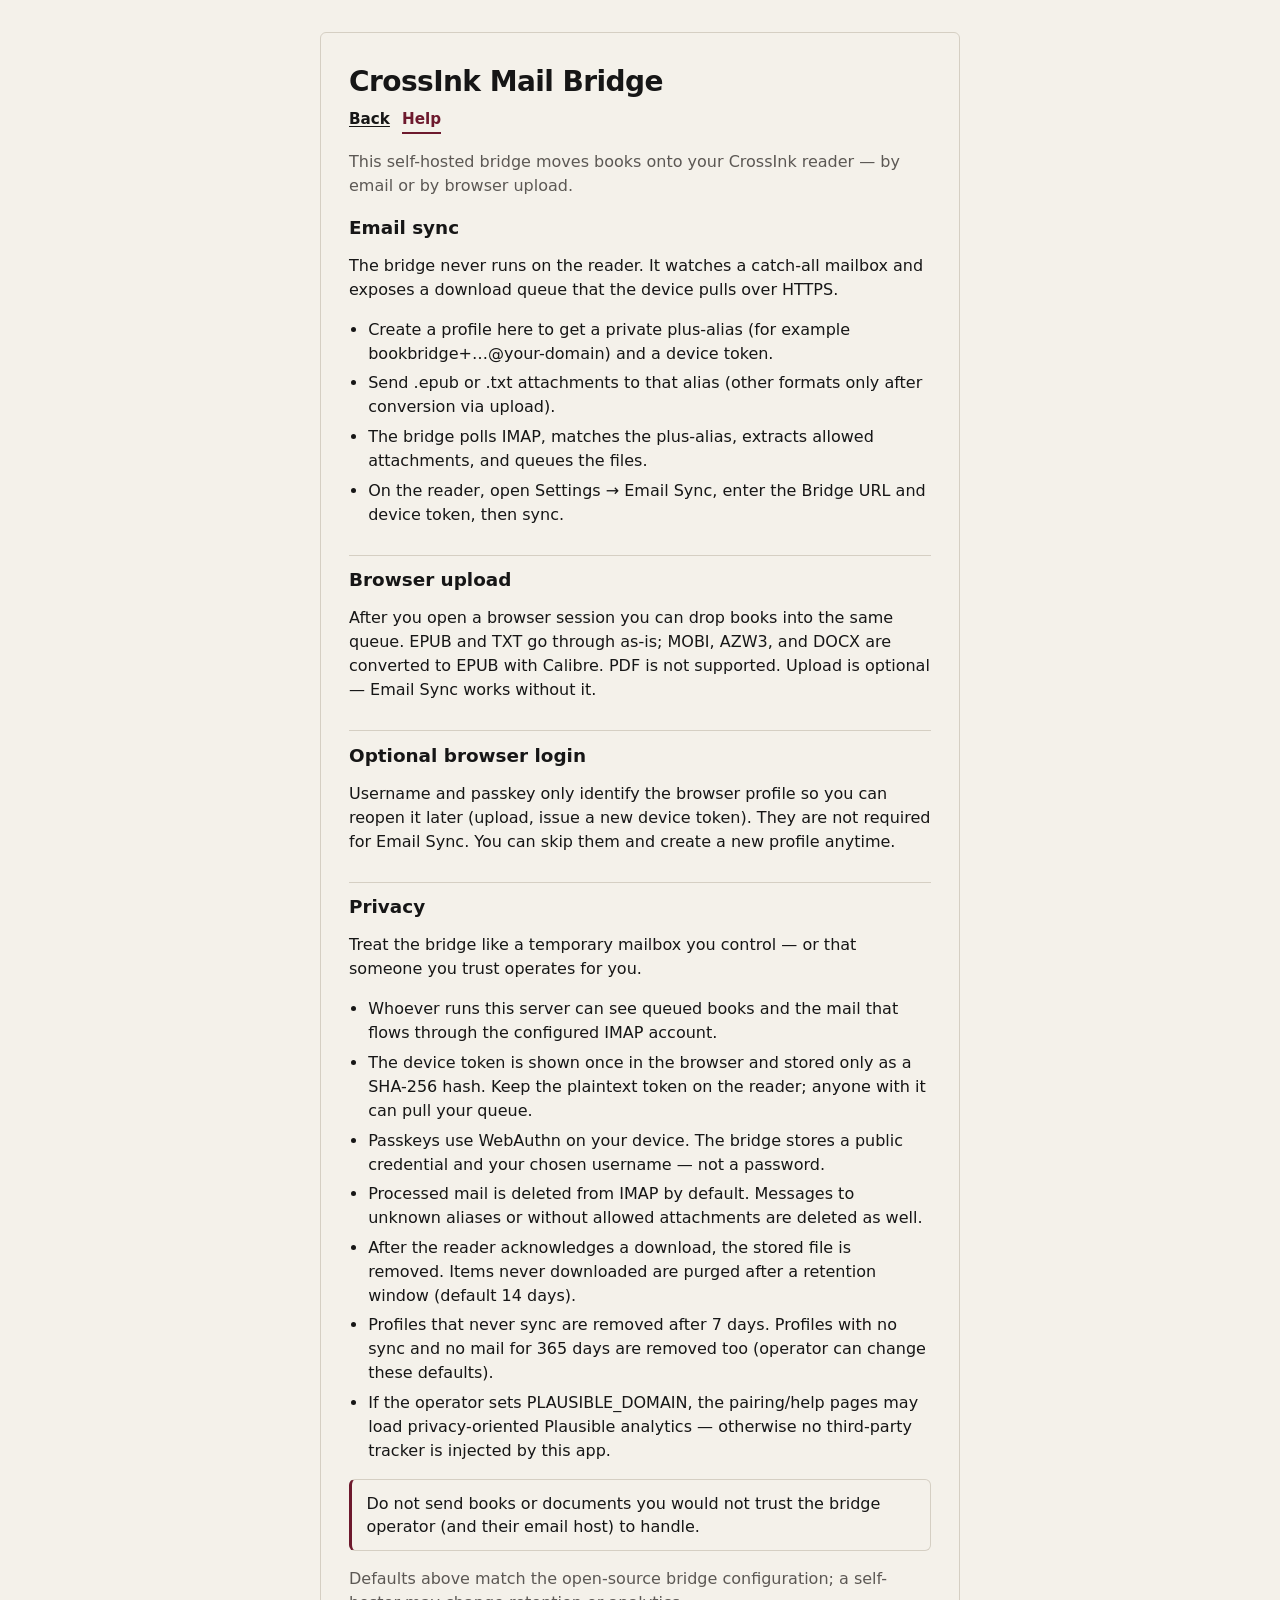
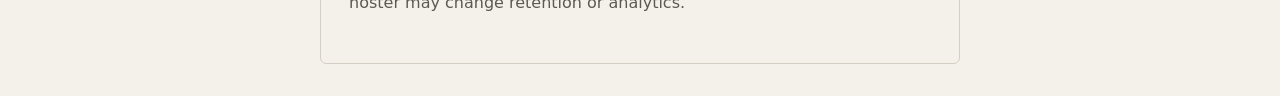
==== services/mail-bridge/app/static/help.html @ 19b1ab50 "feat(mail-bridge): e-ink web UI, clearer auth copy, and Help page Flatten the pairing UI to a paper/" ====
<!DOCTYPE html>
<html lang="en">
<head>
  <meta charset="utf-8" />
  <meta name="viewport" content="width=device-width, initial-scale=1" />
  <title>Help · CrossInk Mail Bridge</title>
  <link rel="icon" href="/static/favicon.svg" type="image/svg+xml" />
  <!-- PLAUSIBLE -->
  <style>
    :root {
      --bg: #f4f1ea;
      --ink: #161616;
      --muted: #5c5854;
      --mark: #6d192d;
      --border: #d5cfc3;
    }
    * { box-sizing: border-box; }
    body {
      margin: 0;
      min-height: 100vh;
      font-family: Inter, ui-sans-serif, system-ui, -apple-system, BlinkMacSystemFont, "Segoe UI", sans-serif;
      color: var(--ink);
      background: var(--bg);
      display: flex;
      align-items: flex-start;
      justify-content: center;
      padding: 2rem 1rem;
    }
    main {
      width: min(40rem, 100%);
      background: var(--bg);
      border: 1px solid var(--border);
      border-radius: 6px;
      padding: 2rem 1.75rem;
    }
    h1 {
      margin: 0 0 0.35rem;
      font-size: 1.75rem;
      letter-spacing: -0.02em;
    }
    h1 a.brand-link {
      color: inherit;
      text-decoration: none;
    }
    h1 a.brand-link:hover,
    h1 a.brand-link:focus-visible {
      text-decoration: underline;
      text-underline-offset: 0.12em;
    }
    h2 {
      margin: 1.75rem 0 0.55rem;
      padding-top: 0.85rem;
      border-top: 1px solid var(--border);
      font-size: 1.15rem;
    }
    h2:first-of-type {
      margin-top: 1.25rem;
      padding-top: 0;
      border-top: 0;
    }
    .lede {
      margin: 0 0 1rem;
      color: var(--muted);
      line-height: 1.45;
    }
    p, li {
      line-height: 1.5;
      color: var(--ink);
    }
    ul {
      margin: 0.4rem 0 0.8rem;
      padding-left: 1.2rem;
    }
    li { margin: 0.35rem 0; }
    .nav {
      display: flex;
      gap: 0.75rem;
      flex-wrap: wrap;
      margin-bottom: 1rem;
    }
    .nav a.linkish,
    .nav button.linkish {
      appearance: none;
      background: transparent;
      color: var(--ink);
      border: none;
      width: auto;
      padding: 0.4rem 0;
      font: inherit;
      font-size: 0.95rem;
      font-weight: 650;
      text-decoration: underline;
      text-underline-offset: 0.16em;
      cursor: pointer;
    }
    .nav a.linkish.active {
      color: var(--mark);
      font-weight: 800;
      text-decoration: none;
      border-bottom: 2px solid var(--mark);
      border-radius: 0;
      padding-bottom: 0.15rem;
    }
    .callout {
      margin: 1rem 0 0;
      padding: 0.75rem 0.9rem;
      border: 1px solid var(--border);
      border-left: 3px solid var(--mark);
      border-radius: 6px;
      line-height: 1.45;
    }
    .muted { color: var(--muted); }
  </style>
</head>
<body>
  <main>
    <h1><a class="brand-link" href="https://crossink.dev">CrossInk</a> <span data-i18n="titleSuffix">Mail Bridge</span></h1>
    <div class="nav">
      <a class="linkish" href="/" data-i18n="navBack">Back</a>
      <a class="linkish active" href="/help" data-i18n="navHelp">Help</a>
    </div>
    <p class="lede" data-i18n="lede"></p>

    <h2 data-i18n="emailTitle"></h2>
    <p data-i18n="emailBody"></p>
    <ul>
      <li data-i18n="emailStep1"></li>
      <li data-i18n="emailStep2"></li>
      <li data-i18n="emailStep3"></li>
      <li data-i18n="emailStep4"></li>
    </ul>

    <h2 data-i18n="uploadTitle"></h2>
    <p data-i18n="uploadBody"></p>

    <h2 data-i18n="loginTitle"></h2>
    <p data-i18n="loginBody"></p>

    <h2 data-i18n="privacyTitle"></h2>
    <p data-i18n="privacyIntro"></p>
    <ul>
      <li data-i18n="privacyHost"></li>
      <li data-i18n="privacyToken"></li>
      <li data-i18n="privacyPasskey"></li>
      <li data-i18n="privacyMail"></li>
      <li data-i18n="privacyQueue"></li>
      <li data-i18n="privacyAccounts"></li>
      <li data-i18n="privacyAnalytics"></li>
    </ul>
    <p class="callout" data-i18n="privacyAdvice"></p>
    <p class="muted" data-i18n="privacyNote"></p>
  </main>
  <script>
    const STRINGS = {
      en: {
        title: "Help · CrossInk Mail Bridge",
        titleSuffix: "Mail Bridge",
        navBack: "Back",
        navHelp: "Help",
        lede: "This self-hosted bridge moves books onto your CrossInk reader — by email or by browser upload.",
        emailTitle: "Email sync",
        emailBody: "The bridge never runs on the reader. It watches a catch-all mailbox and exposes a download queue that the device pulls over HTTPS.",
        emailStep1: "Create a profile here to get a private plus-alias (for example bookbridge+…@your-domain) and a device token.",
        emailStep2: "Send .epub or .txt attachments to that alias (other formats only after conversion via upload).",
        emailStep3: "The bridge polls IMAP, matches the plus-alias, extracts allowed attachments, and queues the files.",
        emailStep4: "On the reader, open Settings → Email Sync, enter the Bridge URL and device token, then sync.",
        uploadTitle: "Browser upload",
        uploadBody: "After you open a browser session you can drop books into the same queue. EPUB and TXT go through as-is; MOBI, AZW3, and DOCX are converted to EPUB with Calibre. PDF is not supported. Upload is optional — Email Sync works without it.",
        loginTitle: "Optional browser login",
        loginBody: "Username and passkey only identify the browser profile so you can reopen it later (upload, issue a new device token). They are not required for Email Sync. You can skip them and create a new profile anytime.",
        privacyTitle: "Privacy",
        privacyIntro: "Treat the bridge like a temporary mailbox you control — or that someone you trust operates for you.",
        privacyHost: "Whoever runs this server can see queued books and the mail that flows through the configured IMAP account.",
        privacyToken: "The device token is shown once in the browser and stored only as a SHA-256 hash. Keep the plaintext token on the reader; anyone with it can pull your queue.",
        privacyPasskey: "Passkeys use WebAuthn on your device. The bridge stores a public credential and your chosen username — not a password.",
        privacyMail: "Processed mail is deleted from IMAP by default. Messages to unknown aliases or without allowed attachments are deleted as well.",
        privacyQueue: "After the reader acknowledges a download, the stored file is removed. Items never downloaded are purged after a retention window (default 14 days).",
        privacyAccounts: "Profiles that never sync are removed after 7 days. Profiles with no sync and no mail for 365 days are removed too (operator can change these defaults).",
        privacyAnalytics: "If the operator sets PLAUSIBLE_DOMAIN, the pairing/help pages may load privacy-oriented Plausible analytics — otherwise no third-party tracker is injected by this app.",
        privacyAdvice: "Do not send books or documents you would not trust the bridge operator (and their email host) to handle.",
        privacyNote: "Defaults above match the open-source bridge configuration; a self-hoster may change retention or analytics.",
      },
      de: {
        title: "Hilfe · CrossInk Mail Bridge",
        titleSuffix: "Mail Bridge",
        navBack: "Zurück",
        navHelp: "Hilfe",
        lede: "Diese selbst gehostete Bridge bringt Bücher auf deinen CrossInk-Reader — per E-Mail oder per Browser-Upload.",
        emailTitle: "E-Mail-Sync",
        emailBody: "Die Bridge läuft nicht auf dem Reader. Sie überwacht ein Catch-all-Postfach und stellt eine Download-Warteschlange bereit, die das Gerät per HTTPS abruft.",
        emailStep1: "Hier ein Profil anlegen: privater Plus-Alias (z. B. bookbridge+…@deine-domain) und Gerätetoken.",
        emailStep2: "Sende .epub- oder .txt-Anhänge an diesen Alias (andere Formate nur nach Konvertierung über den Upload).",
        emailStep3: "Die Bridge pollt IMAP, erkennt den Plus-Alias, extrahiert erlaubte Anhänge und stellt die Dateien in die Warteschlange.",
        emailStep4: "Am Reader: Einstellungen → E-Mail-Sync → Bridge-URL und Gerätetoken eintragen, dann synchronisieren.",
        uploadTitle: "Browser-Upload",
        uploadBody: "Mit einer Browser-Session kannst du Bücher in dieselbe Warteschlange legen. EPUB und TXT gehen unverändert durch; MOBI, AZW3 und DOCX werden mit Calibre zu EPUB konvertiert. PDF wird nicht unterstützt. Upload ist optional — E-Mail-Sync funktioniert ohne.",
        loginTitle: "Optionale Browser-Anmeldung",
        loginBody: "Benutzername und Passkey dienen nur dazu, dass du dieses Browser-Profil später wieder öffnen kannst (Upload, neues Gerätetoken). Für E-Mail-Sync sind sie nicht nötig. Du kannst sie überspringen und jederzeit ein neues Profil anlegen.",
        privacyTitle: "Privatsphäre",
        privacyIntro: "Behandle die Bridge wie ein temporäres Postfach, das du selbst betreibst — oder jemand Vertrauenswürdiges für dich.",
        privacyHost: "Wer diesen Server betreibt, kann die Warteschlange und die Mails im konfigurierten IMAP-Konto einsehen.",
        privacyToken: "Das Gerätetoken wird im Browser einmal angezeigt und nur als SHA-256-Hash gespeichert. Bewahre das Klartext-Token am Reader; wer es hat, kann deine Warteschlange abrufen.",
        privacyPasskey: "Passkeys nutzen WebAuthn auf deinem Gerät. Die Bridge speichert eine öffentliche Credential und deinen Benutzernamen — kein Passwort.",
        privacyMail: "Verarbeitete Mails werden standardmäßig aus dem IMAP gelöscht. Mails an unbekannte Aliase oder ohne erlaubte Anhänge ebenfalls.",
        privacyQueue: "Nach Bestätigung durch den Reader wird die gespeicherte Datei gelöscht. Nie abgerufene Einträge werden nach einer Aufbewahrungsfrist entfernt (Standard 14 Tage).",
        privacyAccounts: "Profile ohne jemals Sync werden nach 7 Tagen gelöscht. Profile ohne Sync und ohne Mail seit 365 Tagen ebenfalls (Betreiber kann die Werte ändern).",
        privacyAnalytics: "Wenn der Betreiber PLAUSIBLE_DOMAIN setzt, können Pairing-/Hilfe-Seiten Plausible laden — sonst injiziert diese App keinen Third-Party-Tracker.",
        privacyAdvice: "Sende keine Bücher oder Dokumente, die du dem Bridge-Betreiber (und dem E-Mail-Host) nicht anvertrauen würdest.",
        privacyNote: "Die genannten Defaults entsprechen der Open-Source-Konfiguration; Self-Hoster können Retention oder Analytics ändern.",
      },
    };

    function detectLocale() {
      const candidates = [
        ...(navigator.languages || []),
        navigator.language,
        navigator.userLanguage,
      ].filter(Boolean);
      for (const raw of candidates) {
        const lang = String(raw).toLowerCase().split("-")[0];
        if (lang === "de") return "de";
        if (lang === "en") return "en";
      }
      return "en";
    }

    const locale = detectLocale();
    const t = STRINGS[locale] || STRINGS.en;
    document.documentElement.lang = locale;

    document.querySelectorAll("[data-i18n]").forEach((el) => {
      const key = el.getAttribute("data-i18n");
      if (t[key] != null) el.textContent = t[key];
    });
    document.title = t.title;
  </script>
</body>
</html>
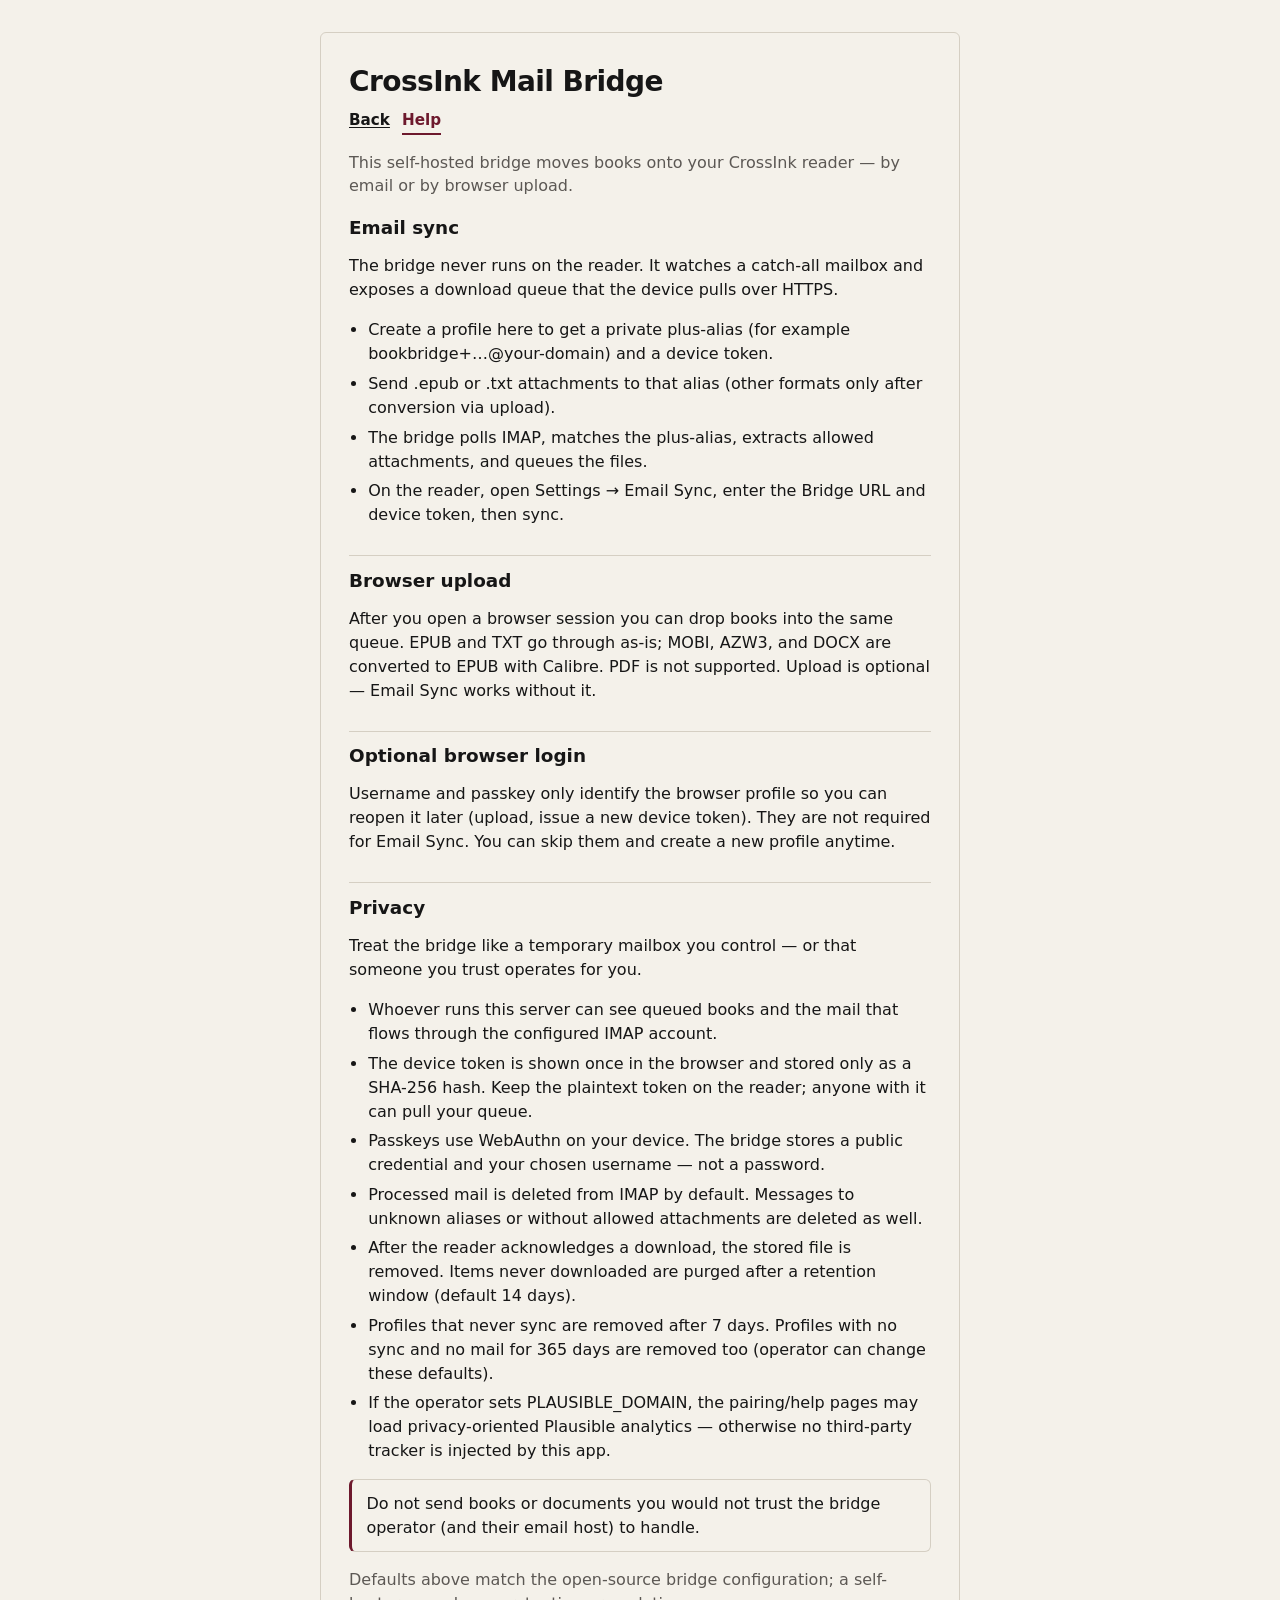
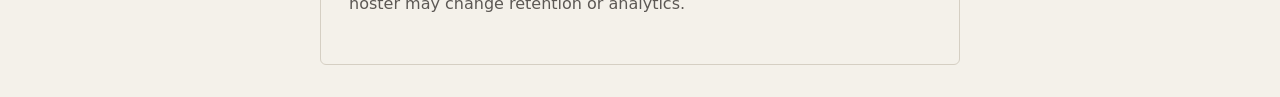
==== commit a810ff07: "feat(mail-bridge): installable PWA and Plausible custom events Make the pairing UI installable (mani" ====
--- a/services/mail-bridge/app/static/help.html
+++ b/services/mail-bridge/app/static/help.html
@@ -3,8 +3,14 @@
 <head>
   <meta charset="utf-8" />
   <meta name="viewport" content="width=device-width, initial-scale=1" />
+  <meta name="theme-color" content="#2c5f4a" />
+  <meta name="apple-mobile-web-app-capable" content="yes" />
+  <meta name="apple-mobile-web-app-status-bar-style" content="default" />
+  <meta name="apple-mobile-web-app-title" content="Mail Bridge" />
   <title>Help · CrossInk Mail Bridge</title>
   <link rel="icon" href="/static/favicon.svg" type="image/svg+xml" />
+  <link rel="apple-touch-icon" href="/static/icons/apple-touch-icon.png" />
+  <link rel="manifest" href="/manifest.json" />
   <!-- PLAUSIBLE -->
   <style>
     :root {
@@ -15,8 +21,17 @@
       --border: #d5cfc3;
     }
     * { box-sizing: border-box; }
+    html {
+      width: 100%;
+      max-width: 100%;
+      overflow-x: hidden;
+      -webkit-text-size-adjust: 100%;
+      text-size-adjust: 100%;
+    }
     body {
       margin: 0;
+      width: 100%;
+      max-width: 100%;
       min-height: 100vh;
       font-family: Inter, ui-sans-serif, system-ui, -apple-system, BlinkMacSystemFont, "Segoe UI", sans-serif;
       color: var(--ink);
@@ -24,19 +39,24 @@
       display: flex;
       align-items: flex-start;
       justify-content: center;
-      padding: 2rem 1rem;
+      padding: 1.25rem 0.85rem;
+      overflow-x: hidden;
     }
     main {
-      width: min(40rem, 100%);
+      width: 100%;
+      max-width: 40rem;
+      min-width: 0;
       background: var(--bg);
       border: 1px solid var(--border);
       border-radius: 6px;
-      padding: 2rem 1.75rem;
+      padding: 1.5rem 1.1rem;
     }
     h1 {
       margin: 0 0 0.35rem;
-      font-size: 1.75rem;
+      font-size: clamp(1.35rem, 4.5vw, 1.75rem);
       letter-spacing: -0.02em;
+      line-height: 1.2;
+      overflow-wrap: anywhere;
     }
     h1 a.brand-link {
       color: inherit;
@@ -108,8 +128,14 @@
       border-left: 3px solid var(--mark);
       border-radius: 6px;
       line-height: 1.45;
+      overflow-wrap: anywhere;
     }
     .muted { color: var(--muted); }
+    p, li, .lede { overflow-wrap: anywhere; }
+    @media (min-width: 480px) {
+      body { padding: 2rem 1rem; }
+      main { padding: 2rem 1.75rem; }
+    }
   </style>
 </head>
 <body>
@@ -233,6 +259,13 @@
       if (t[key] != null) el.textContent = t[key];
     });
     document.title = t.title;
+
+    if (window.isSecureContext && "serviceWorker" in navigator) {
+      navigator.serviceWorker
+        .register("/sw.js?v=3", { updateViaCache: "none", scope: "/" })
+        .then((reg) => reg.update())
+        .catch(() => {});
+    }
   </script>
 </body>
 </html>
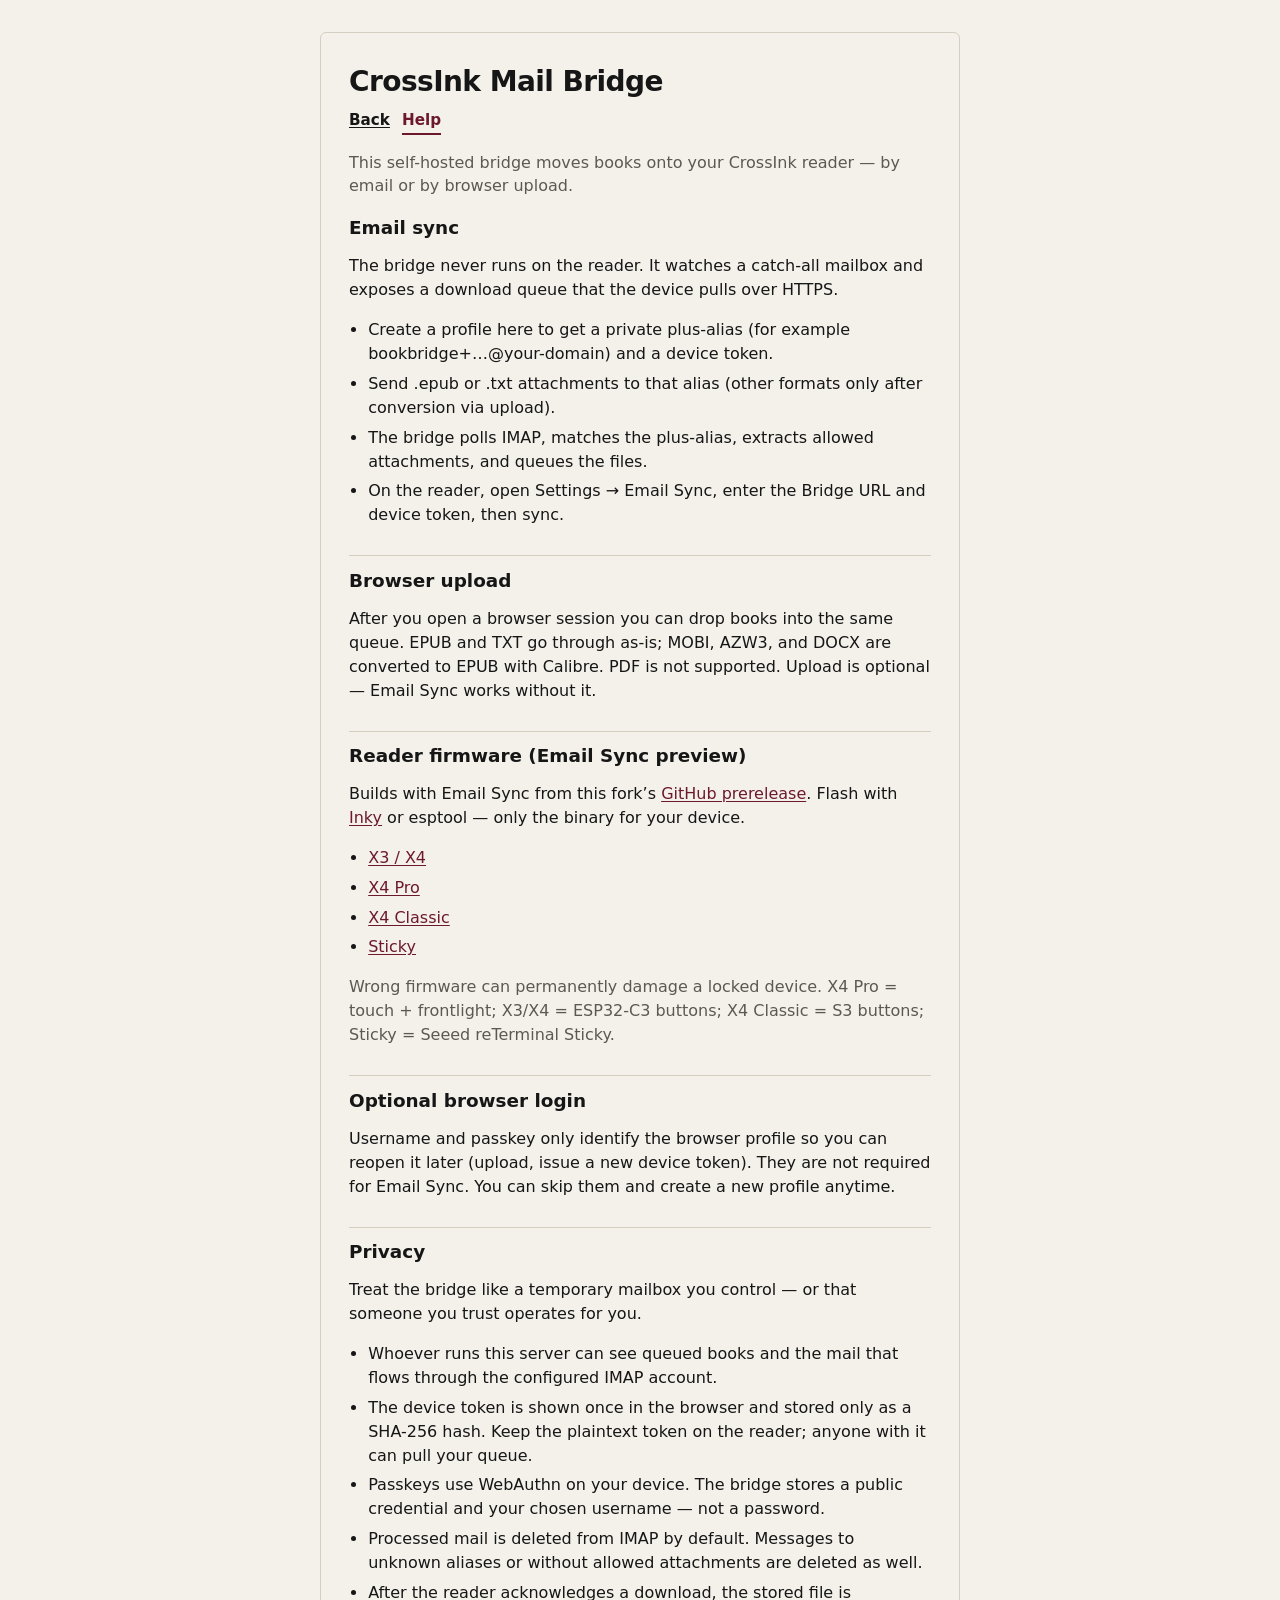
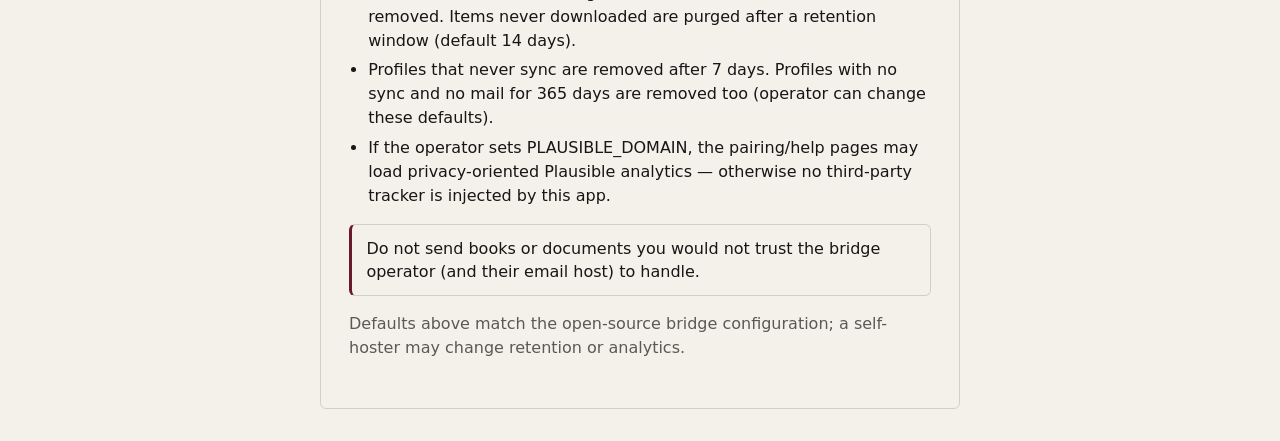
==== commit 2c8ba960: "docs(mail-bridge): link Email Sync firmware prerelease on Help Point Help at the email-sync-preview " ====
--- a/services/mail-bridge/app/static/help.html
+++ b/services/mail-bridge/app/static/help.html
@@ -78,6 +78,10 @@
       padding-top: 0;
       border-top: 0;
     }
+    main a {
+      color: var(--mark);
+      text-underline-offset: 0.12em;
+    }
     .lede {
       margin: 0 0 1rem;
       color: var(--muted);
@@ -158,6 +162,16 @@
 
     <h2 data-i18n="uploadTitle"></h2>
     <p data-i18n="uploadBody"></p>
+
+    <h2 data-i18n="firmwareTitle"></h2>
+    <p data-i18n-html="firmwareBody"></p>
+    <ul>
+      <li><a id="fwX3X4" href="https://github.com/elpatron68/CrossInk/releases/download/email-sync-preview/firmware-x3-x4-email-sync-preview.bin">X3 / X4</a></li>
+      <li><a id="fwX4Pro" href="https://github.com/elpatron68/CrossInk/releases/download/email-sync-preview/firmware-x4-pro-email-sync-preview.bin">X4 Pro</a></li>
+      <li><a id="fwX4Classic" href="https://github.com/elpatron68/CrossInk/releases/download/email-sync-preview/firmware-x4-classic-email-sync-preview.bin">X4 Classic</a></li>
+      <li><a id="fwSticky" href="https://github.com/elpatron68/CrossInk/releases/download/email-sync-preview/firmware-sticky-email-sync-preview.bin">Sticky</a></li>
+    </ul>
+    <p class="muted" data-i18n-html="firmwareCaution"></p>
 
     <h2 data-i18n="loginTitle"></h2>
     <p data-i18n="loginBody"></p>
@@ -192,6 +206,9 @@
         emailStep4: "On the reader, open Settings → Email Sync, enter the Bridge URL and device token, then sync.",
         uploadTitle: "Browser upload",
         uploadBody: "After you open a browser session you can drop books into the same queue. EPUB and TXT go through as-is; MOBI, AZW3, and DOCX are converted to EPUB with Calibre. PDF is not supported. Upload is optional — Email Sync works without it.",
+        firmwareTitle: "Reader firmware (Email Sync preview)",
+        firmwareBody: "Builds with Email Sync from this fork’s <a href=\"https://github.com/elpatron68/CrossInk/releases/tag/email-sync-preview\">GitHub prerelease</a>. Flash with <a href=\"https://inky.crossink.dev/#flash-tools\">Inky</a> or esptool — only the binary for your device.",
+        firmwareCaution: "Wrong firmware can permanently damage a locked device. X4 Pro = touch + frontlight; X3/X4 = ESP32-C3 buttons; X4 Classic = S3 buttons; Sticky = Seeed reTerminal Sticky.",
         loginTitle: "Optional browser login",
         loginBody: "Username and passkey only identify the browser profile so you can reopen it later (upload, issue a new device token). They are not required for Email Sync. You can skip them and create a new profile anytime.",
         privacyTitle: "Privacy",
@@ -220,6 +237,9 @@
         emailStep4: "Am Reader: Einstellungen → E-Mail-Sync → Bridge-URL und Gerätetoken eintragen, dann synchronisieren.",
         uploadTitle: "Browser-Upload",
         uploadBody: "Mit einer Browser-Session kannst du Bücher in dieselbe Warteschlange legen. EPUB und TXT gehen unverändert durch; MOBI, AZW3 und DOCX werden mit Calibre zu EPUB konvertiert. PDF wird nicht unterstützt. Upload ist optional — E-Mail-Sync funktioniert ohne.",
+        firmwareTitle: "Reader-Firmware (Email-Sync-Vorschau)",
+        firmwareBody: "Builds mit Email Sync aus dem <a href=\"https://github.com/elpatron68/CrossInk/releases/tag/email-sync-preview\">GitHub-Prerelease</a> dieses Forks. Flashen mit <a href=\"https://inky.crossink.dev/#flash-tools\">Inky</a> oder esptool — nur das Binary für dein Gerät.",
+        firmwareCaution: "Falsche Firmware kann ein gesperrtes Gerät dauerhaft beschädigen. X4 Pro = Touch + Frontlight; X3/X4 = ESP32-C3 mit Tasten; X4 Classic = S3 mit Tasten; Sticky = Seeed reTerminal Sticky.",
         loginTitle: "Optionale Browser-Anmeldung",
         loginBody: "Benutzername und Passkey dienen nur dazu, dass du dieses Browser-Profil später wieder öffnen kannst (Upload, neues Gerätetoken). Für E-Mail-Sync sind sie nicht nötig. Du kannst sie überspringen und jederzeit ein neues Profil anlegen.",
         privacyTitle: "Privatsphäre",
@@ -258,6 +278,10 @@
       const key = el.getAttribute("data-i18n");
       if (t[key] != null) el.textContent = t[key];
     });
+    document.querySelectorAll("[data-i18n-html]").forEach((el) => {
+      const key = el.getAttribute("data-i18n-html");
+      if (t[key] != null) el.innerHTML = t[key];
+    });
     document.title = t.title;
 
     if (window.isSecureContext && "serviceWorker" in navigator) {
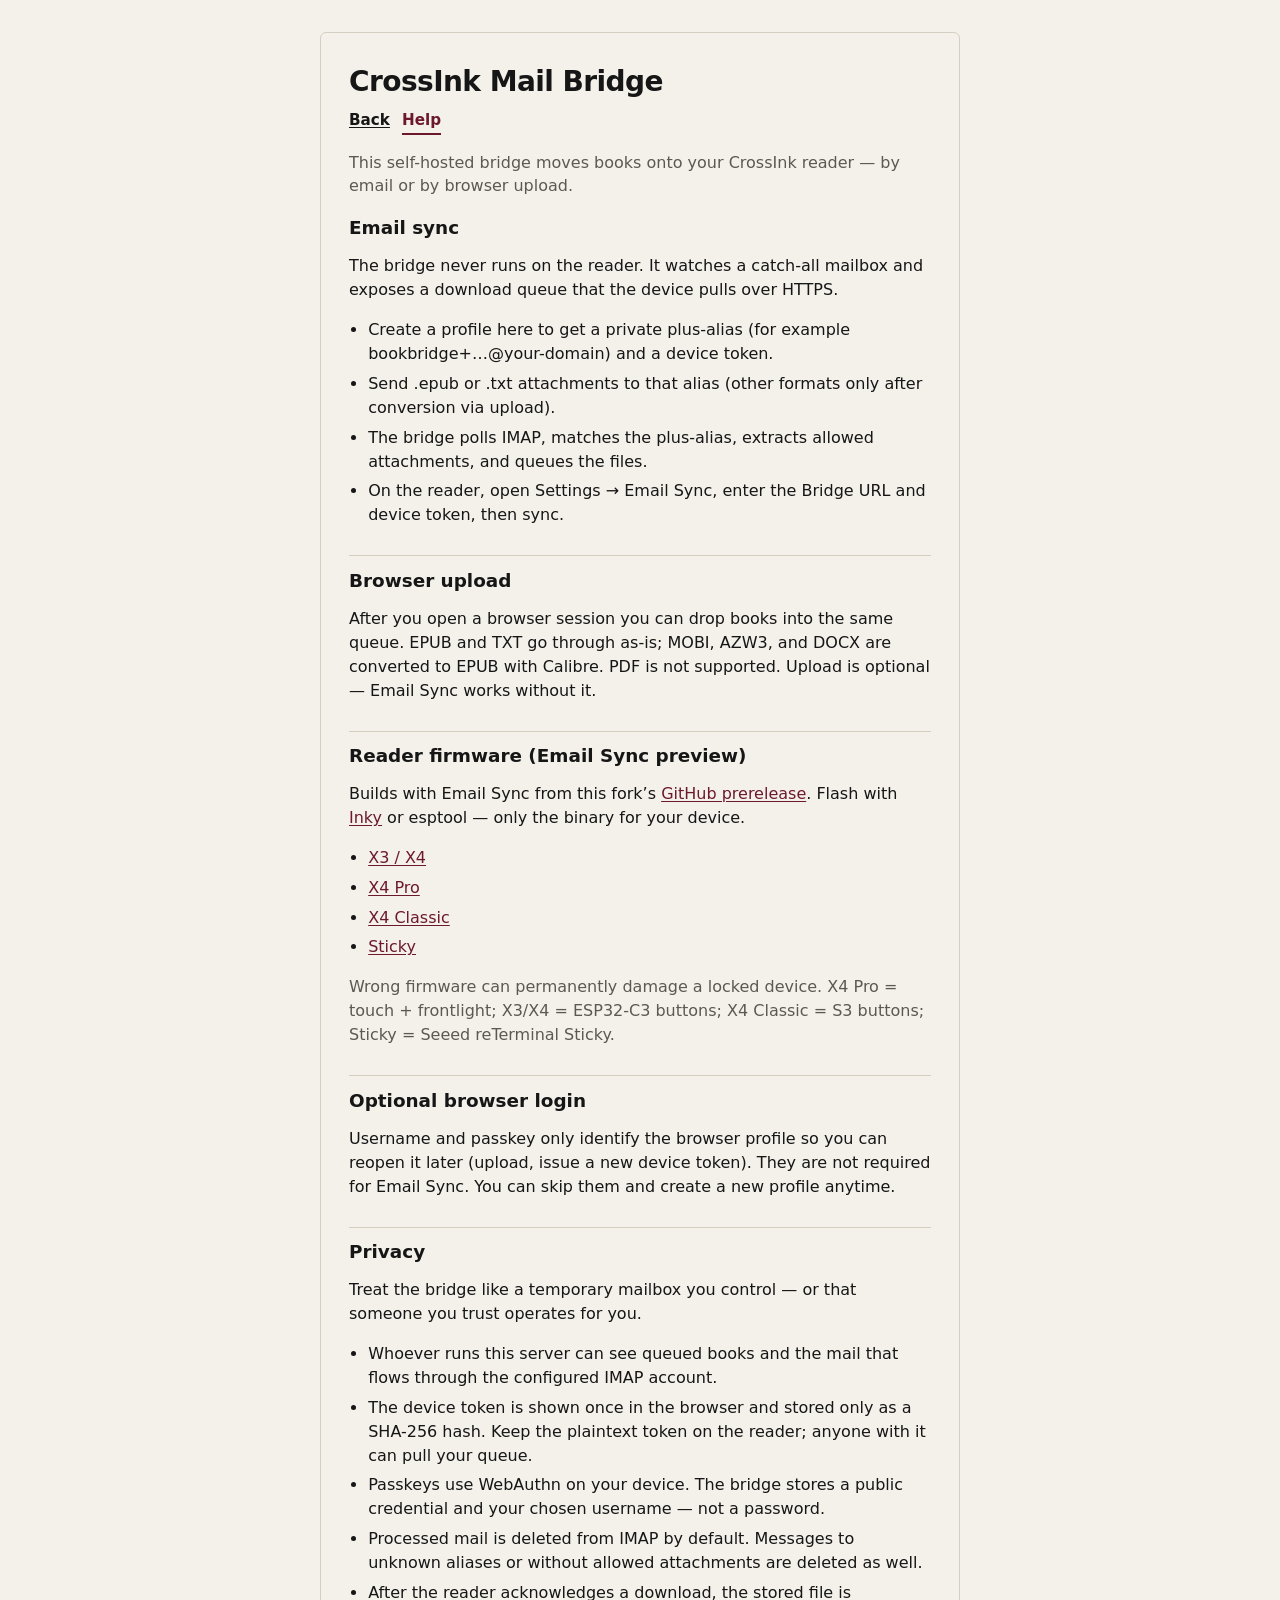
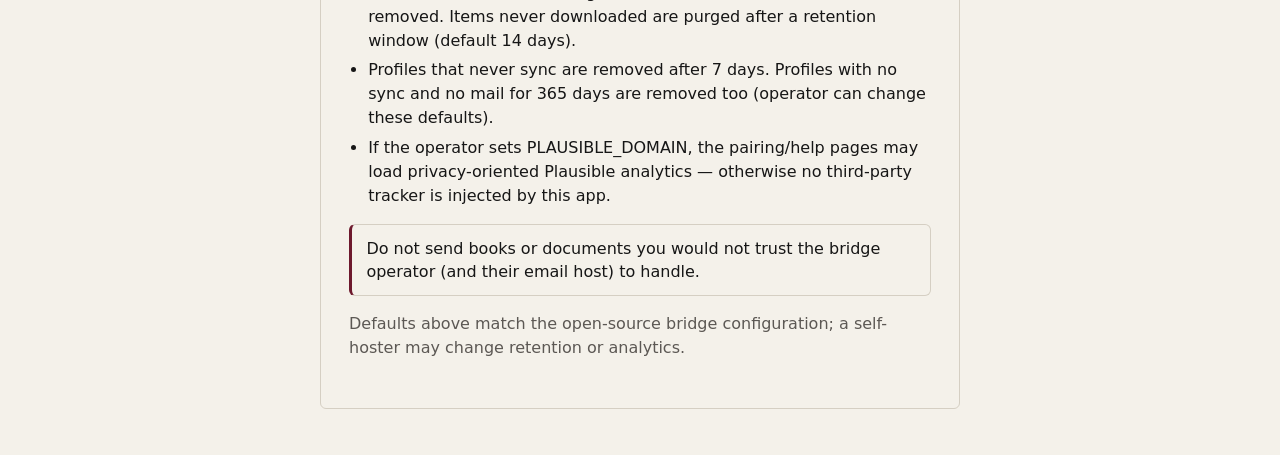
==== commit aca624cd: "feat(mail-bridge): show delivered book count in web footer Persist successful reader acks in a durab" ====
--- a/services/mail-bridge/app/static/help.html
+++ b/services/mail-bridge/app/static/help.html
@@ -8,6 +8,23 @@
   <meta name="apple-mobile-web-app-status-bar-style" content="default" />
   <meta name="apple-mobile-web-app-title" content="Mail Bridge" />
   <title>Help · CrossInk Mail Bridge</title>
+  <meta id="metaDescription" name="description" content="How CrossInk Mail Bridge works: email sync, browser upload, privacy, and Email Sync firmware downloads." />
+  <meta name="keywords" content="CrossInk, mail bridge, help, email sync, firmware, EPUB, privacy" />
+  <meta name="author" content="CrossInk Mail Bridge" />
+  <meta name="robots" content="index, follow" />
+  <link id="canonicalLink" rel="canonical" href="https://ci-bridge.de/help" />
+  <meta property="og:type" content="website" />
+  <meta id="ogUrl" property="og:url" content="https://ci-bridge.de/help" />
+  <meta id="ogTitle" property="og:title" content="Help · CrossInk Mail Bridge" />
+  <meta id="ogDescription" property="og:description" content="How CrossInk Mail Bridge works: email sync, browser upload, privacy, and Email Sync firmware downloads." />
+  <meta property="og:site_name" content="CrossInk Mail Bridge" />
+  <meta property="og:locale" content="en_US" />
+  <meta property="og:locale:alternate" content="de_DE" />
+  <meta property="og:image" content="https://ci-bridge.de/static/icons/icon-512.png" />
+  <meta name="twitter:card" content="summary" />
+  <meta id="twitterTitle" name="twitter:title" content="Help · CrossInk Mail Bridge" />
+  <meta id="twitterDescription" name="twitter:description" content="How CrossInk Mail Bridge works: email sync, browser upload, privacy, and Email Sync firmware downloads." />
+  <meta name="twitter:image" content="https://ci-bridge.de/static/icons/icon-512.png" />
   <link rel="icon" href="/static/favicon.svg" type="image/svg+xml" />
   <link rel="apple-touch-icon" href="/static/icons/apple-touch-icon.png" />
   <link rel="manifest" href="/manifest.json" />
@@ -37,8 +54,9 @@
       color: var(--ink);
       background: var(--bg);
       display: flex;
-      align-items: flex-start;
-      justify-content: center;
+      flex-direction: column;
+      align-items: center;
+      justify-content: flex-start;
       padding: 1.25rem 0.85rem;
       overflow-x: hidden;
     }
@@ -136,6 +154,19 @@
     }
     .muted { color: var(--muted); }
     p, li, .lede { overflow-wrap: anywhere; }
+    .site-footer {
+      width: 100%;
+      max-width: 40rem;
+      min-width: 0;
+      margin-top: 0.85rem;
+      text-align: center;
+    }
+    .site-footer p {
+      margin: 0;
+      color: var(--muted);
+      font-size: 0.9rem;
+      line-height: 1.4;
+    }
     @media (min-width: 480px) {
       body { padding: 2rem 1rem; }
       main { padding: 2rem 1.75rem; }
@@ -163,7 +194,7 @@
     <h2 data-i18n="uploadTitle"></h2>
     <p data-i18n="uploadBody"></p>
 
-    <h2 data-i18n="firmwareTitle"></h2>
+    <h2 id="firmware" data-i18n="firmwareTitle"></h2>
     <p data-i18n-html="firmwareBody"></p>
     <ul>
       <li><a id="fwX3X4" href="https://github.com/elpatron68/CrossInk/releases/download/email-sync-preview/firmware-x3-x4-email-sync-preview.bin">X3 / X4</a></li>
@@ -190,10 +221,15 @@
     <p class="callout" data-i18n="privacyAdvice"></p>
     <p class="muted" data-i18n="privacyNote"></p>
   </main>
+  <footer class="site-footer">
+    <p id="deliveredCount" hidden></p>
+  </footer>
   <script>
     const STRINGS = {
       en: {
         title: "Help · CrossInk Mail Bridge",
+        metaDescription:
+          "How CrossInk Mail Bridge works: email sync, browser upload, privacy, and Email Sync firmware downloads.",
         titleSuffix: "Mail Bridge",
         navBack: "Back",
         navHelp: "Help",
@@ -222,9 +258,12 @@
         privacyAnalytics: "If the operator sets PLAUSIBLE_DOMAIN, the pairing/help pages may load privacy-oriented Plausible analytics — otherwise no third-party tracker is injected by this app.",
         privacyAdvice: "Do not send books or documents you would not trust the bridge operator (and their email host) to handle.",
         privacyNote: "Defaults above match the open-source bridge configuration; a self-hoster may change retention or analytics.",
+        deliveredCount: "{n} books delivered to readers",
       },
       de: {
         title: "Hilfe · CrossInk Mail Bridge",
+        metaDescription:
+          "So funktioniert die CrossInk Mail Bridge: E-Mail-Sync, Browser-Upload, Privatsphäre und Firmware-Downloads für Email Sync.",
         titleSuffix: "Mail Bridge",
         navBack: "Zurück",
         navHelp: "Hilfe",
@@ -253,6 +292,7 @@
         privacyAnalytics: "Wenn der Betreiber PLAUSIBLE_DOMAIN setzt, können Pairing-/Hilfe-Seiten Plausible laden — sonst injiziert diese App keinen Third-Party-Tracker.",
         privacyAdvice: "Sende keine Bücher oder Dokumente, die du dem Bridge-Betreiber (und dem E-Mail-Host) nicht anvertrauen würdest.",
         privacyNote: "Die genannten Defaults entsprechen der Open-Source-Konfiguration; Self-Hoster können Retention oder Analytics ändern.",
+        deliveredCount: "{n} Bücher an Reader übertragen",
       },
     };
 
@@ -283,6 +323,43 @@
       if (t[key] != null) el.innerHTML = t[key];
     });
     document.title = t.title;
+    {
+      const desc = t.metaDescription;
+      const pageUrl = `${location.origin}/help`;
+      const imageUrl = `${location.origin}/static/icons/icon-512.png`;
+      const setContent = (id, value) => {
+        const el = document.getElementById(id);
+        if (el) el.setAttribute("content", value);
+      };
+      setContent("metaDescription", desc);
+      setContent("ogTitle", t.title);
+      setContent("ogDescription", desc);
+      setContent("ogUrl", pageUrl);
+      setContent("twitterTitle", t.title);
+      setContent("twitterDescription", desc);
+      const canonical = document.getElementById("canonicalLink");
+      if (canonical) canonical.setAttribute("href", pageUrl);
+      const ogLocale = document.querySelector('meta[property="og:locale"]');
+      if (ogLocale) ogLocale.setAttribute("content", locale === "de" ? "de_DE" : "en_US");
+      document.querySelectorAll('meta[property="og:image"], meta[name="twitter:image"]').forEach((el) => {
+        el.setAttribute("content", imageUrl);
+      });
+    }
+
+    (function loadDeliveredCount() {
+      const el = document.getElementById("deliveredCount");
+      if (!el) return;
+      fetch("/v1/stats")
+        .then((r) => (r.ok ? r.json() : Promise.reject()))
+        .then((data) => {
+          const n = Number(data && data.delivered_books);
+          if (!Number.isFinite(n) || n < 0) return;
+          const formatted = n.toLocaleString(locale);
+          el.textContent = (t.deliveredCount || "{n}").replace("{n}", formatted);
+          el.hidden = false;
+        })
+        .catch(() => {});
+    })();
 
     if (window.isSecureContext && "serviceWorker" in navigator) {
       navigator.serviceWorker
